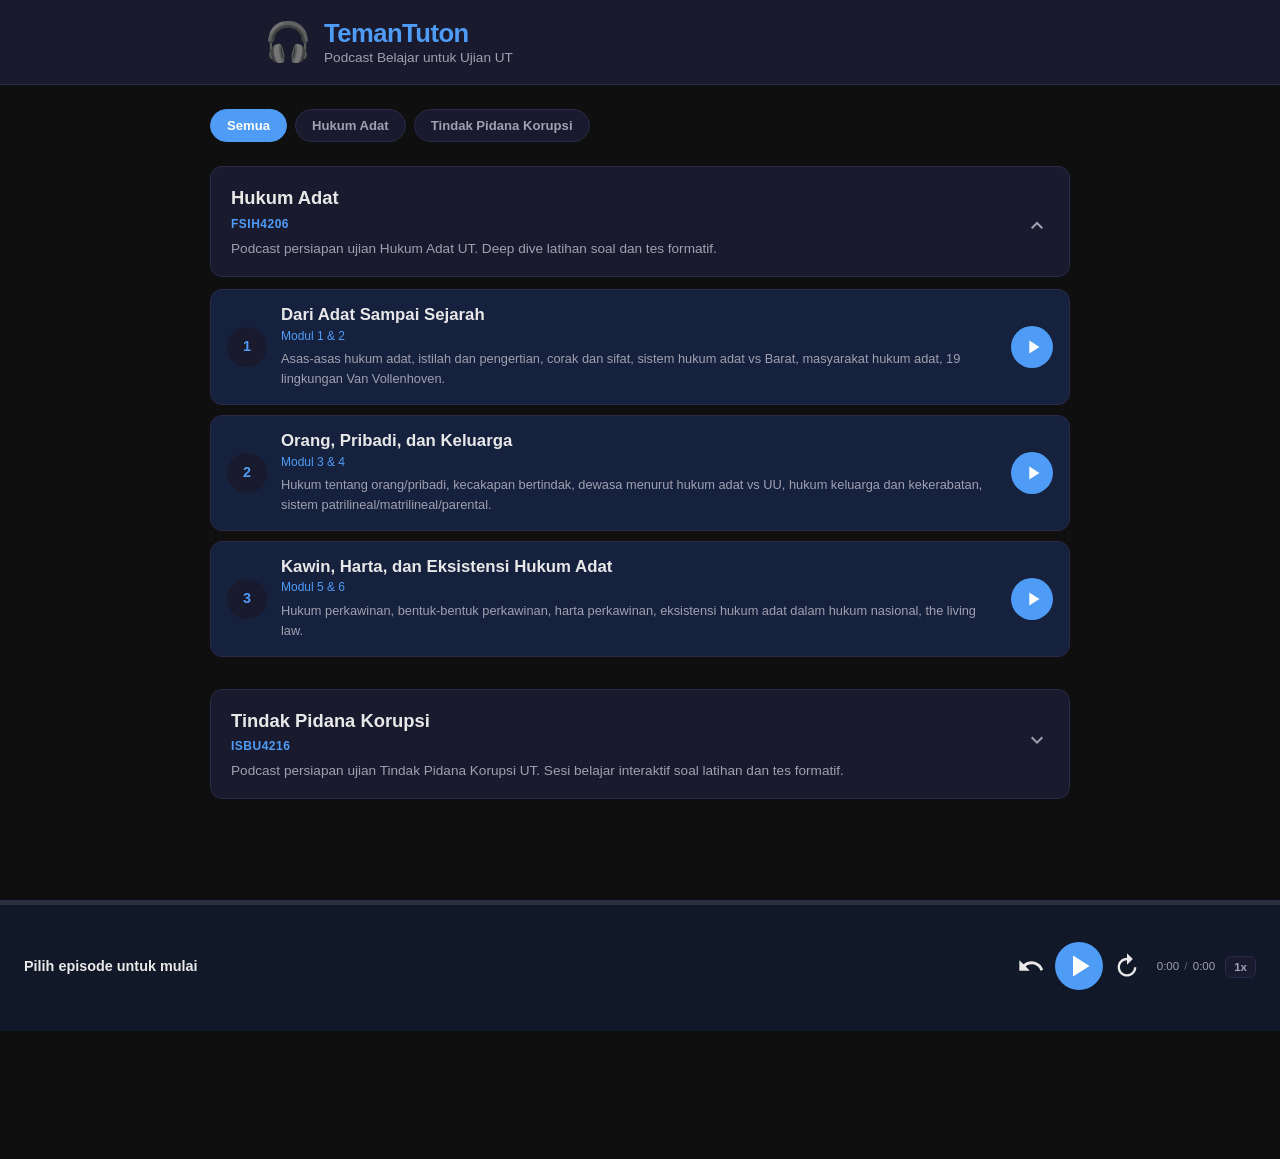
==== index.html @ 22604b9a "feat: add terms & privacy page + footer with AI disclosure and license links" ====
<!DOCTYPE html>
<html lang="id">
<head>
  <meta charset="UTF-8">
  <meta name="viewport" content="width=device-width, initial-scale=1.0, viewport-fit=cover">
  <meta name="apple-mobile-web-app-capable" content="yes">
  <meta name="apple-mobile-web-app-status-bar-style" content="black-translucent">
  <meta name="theme-color" content="#0f0f0f">
  <title>TemanTuton — Podcast Belajar untuk Ujian UT</title>
  <meta name="description" content="Podcast belajar untuk ujian Universitas Terbuka. Dengarkan kapan saja, bahkan di latar belakang.">
  <link rel="manifest" href="manifest.json">
  <link rel="icon" type="image/svg+xml" href="img/favicon.svg">
  <link rel="apple-touch-icon" href="img/icon-192.png">
  <link rel="stylesheet" href="css/style.css">
</head>
<body>
  <header class="site-header">
    <div class="header-inner">
      <div class="logo">
        <span class="logo-icon">🎧</span>
        <div class="logo-text">
          <h1>TemanTuton</h1>
          <p class="tagline">Podcast Belajar untuk Ujian UT</p>
        </div>
      </div>
    </div>
  </header>

  <main class="content" id="content">
    <!-- Rendered by JS -->
  </main>

  <!-- Bottom Player -->
  <div class="player" id="player" aria-hidden="true">
    <div class="player-progress" id="playerProgress">
      <div class="player-progress-bar" id="playerProgressBar"></div>
      <div class="player-progress-handle" id="playerProgressHandle"></div>
    </div>
    <div class="player-inner">
      <div class="player-info" id="playerInfo">
        <span class="player-series" id="playerSeries"></span>
        <span class="player-title" id="playerTitle">Pilih episode untuk mulai</span>
      </div>
      <div class="player-controls">
        <button class="player-btn" id="btnRewind" aria-label="Mundur 15 detik" title="Mundur 15 detik">
          <svg viewBox="0 0 24 24" width="28" height="28"><path d="M12.5 8c-2.65 0-5.05.99-6.9 2.6L2 7v9h9l-3.62-3.62c1.39-1.19 3.16-1.88 5.12-1.88 3.54 0 6.55 2.31 7.6 5.5l2.37-.78C21.08 11.03 17.15 8 12.5 8z" fill="currentColor"/></svg>
        </button>
        <button class="player-btn player-btn-play" id="btnPlay" aria-label="Putar" title="Putar">
          <svg viewBox="0 0 24 24" width="36" height="36"><path d="M8 5v14l11-7z" fill="currentColor"/></svg>
        </button>
        <button class="player-btn" id="btnForward" aria-label="Maju 15 detik" title="Maju 15 detik">
          <svg viewBox="0 0 24 24" width="28" height="28"><path d="M18 13c0 3.31-2.69 6-6 6s-6-2.69-6-6 2.69-6 6-6v4l5-5-5-5v4c-4.42 0-8 3.58-8 8s3.58 8 8 8 8-3.58 8-8h-2z" fill="currentColor"/></svg>
        </button>
      </div>
      <div class="player-time">
        <span id="playerCurrentTime">0:00</span>
        <span class="time-separator">/</span>
        <span id="playerDuration">0:00</span>
      </div>
      <div class="player-speed">
        <button class="speed-btn" id="btnSpeed" aria-label="Kecepatan putar" title="Kecepatan putar">1x</button>
      </div>
    </div>
  </div>

  <audio id="audio" preload="none"></audio>

  <footer class="site-footer">
    <p>Podcast ini dibuat menggunakan AI. Konten mungkin tidak akurat — selalu cross-check dengan sumber resmi.</p>
    <p><a href="/ketentuan.html">Ketentuan & Privasi</a> · <a href="https://unlicense.org/" target="_blank" rel="noopener">Lisensi Unlicense</a> · <a href="https://github.com/krismyid/temantuton-podcast" target="_blank" rel="noopener">GitHub</a></p>
  </footer>

  <script src="js/app.js"></script>
</body>
</html>
---- css/style.css ----
/* ===== CSS Variables ===== */
:root {
  --bg-primary: #0f0f0f;
  --bg-secondary: #1a1a2e;
  --bg-card: #16213e;
  --bg-card-hover: #1c2a4a;
  --text-primary: #e8e8e8;
  --text-secondary: #a0a0b0;
  --accent: #4f9cf7;
  --accent-hover: #6bb1ff;
  --accent-glow: rgba(79, 156, 247, 0.25);
  --playing: #4f9cf7;
  --border: #2a2a4a;
  --player-bg: #111827;
  --danger: #ef4444;
  --radius: 12px;
  --radius-sm: 8px;
  --player-height: 64px;
  --player-height-expanded: 130px;
}

/* ===== Reset ===== */
*, *::before, *::after { box-sizing: border-box; margin: 0; padding: 0; }

html {
  font-size: 16px;
  -webkit-text-size-adjust: 100%;
  scroll-behavior: smooth;
}

body {
  font-family: -apple-system, BlinkMacSystemFont, 'Segoe UI', Roboto, 'Helvetica Neue', Arial, sans-serif;
  background: var(--bg-primary);
  color: var(--text-primary);
  line-height: 1.6;
  min-height: 100vh;
  padding-bottom: calc(var(--player-height-expanded) + 16px);
  -webkit-font-smoothing: antialiased;
}

/* ===== Header ===== */
.site-header {
  background: var(--bg-secondary);
  border-bottom: 1px solid var(--border);
  position: sticky;
  top: 0;
  z-index: 100;
  backdrop-filter: blur(12px);
  -webkit-backdrop-filter: blur(12px);
}

.header-inner {
  max-width: 800px;
  margin: 0 auto;
  padding: 16px 20px;
  display: flex;
  align-items: center;
  justify-content: space-between;
}

.logo {
  display: flex;
  align-items: center;
  gap: 12px;
}

.logo-icon {
  font-size: 2rem;
  line-height: 1;
}

.logo-text h1 {
  font-size: 1.4rem;
  font-weight: 700;
  color: var(--accent);
  letter-spacing: -0.5px;
  line-height: 1.2;
}

.tagline {
  font-size: 0.8rem;
  color: var(--text-secondary);
  line-height: 1.3;
}

/* ===== Content ===== */
.content {
  max-width: 800px;
  margin: 0 auto;
  padding: 20px 16px;
}

/* ===== Filter Bar ===== */
.filter-bar {
  display: flex;
  gap: 8px;
  overflow-x: auto;
  padding: 0 0 16px 0;
  margin-bottom: 8px;
  -webkit-overflow-scrolling: touch;
  scrollbar-width: none;
}

.filter-bar::-webkit-scrollbar {
  display: none;
}

.filter-pill {
  background: var(--bg-secondary);
  border: 1px solid var(--border);
  color: var(--text-secondary);
  padding: 8px 16px;
  border-radius: 20px;
  font-size: 0.82rem;
  font-weight: 600;
  cursor: pointer;
  white-space: nowrap;
  transition: all 0.2s;
  -webkit-tap-highlight-color: transparent;
  flex-shrink: 0;
}

.filter-pill:hover {
  border-color: var(--accent);
  color: var(--text-primary);
}

.filter-pill.active {
  background: var(--accent);
  border-color: var(--accent);
  color: #fff;
}

/* ===== Continue Listening ===== */
.continue-section {
  margin-bottom: 24px;
}

.continue-label {
  font-size: 0.95rem;
  font-weight: 700;
  color: var(--text-primary);
  margin-bottom: 12px;
  display: flex;
  align-items: center;
  gap: 8px;
}

.continue-label::before {
  content: '▶';
  font-size: 0.7rem;
  color: var(--accent);
}

.continue-cards {
  display: flex;
  gap: 10px;
  overflow-x: auto;
  padding-bottom: 4px;
  -webkit-overflow-scrolling: touch;
  scrollbar-width: none;
}

.continue-cards::-webkit-scrollbar {
  display: none;
}

.continue-card {
  background: linear-gradient(135deg, var(--bg-card) 0%, rgba(79, 156, 247, 0.12) 100%);
  border: 1px solid var(--accent-glow);
  border-radius: var(--radius);
  padding: 14px 16px;
  min-width: 260px;
  max-width: 300px;
  cursor: pointer;
  transition: all 0.2s;
  display: flex;
  align-items: center;
  gap: 12px;
  flex-shrink: 0;
  -webkit-tap-highlight-color: transparent;
}

.continue-card:hover {
  border-color: var(--accent);
  transform: translateY(-1px);
}

.continue-info {
  flex: 1;
  min-width: 0;
}

.continue-series {
  font-size: 0.68rem;
  color: var(--accent);
  font-weight: 600;
  text-transform: uppercase;
  letter-spacing: 0.3px;
  margin-bottom: 2px;
}

.continue-title {
  font-size: 0.88rem;
  font-weight: 600;
  color: var(--text-primary);
  overflow: hidden;
  text-overflow: ellipsis;
  white-space: nowrap;
  margin-bottom: 3px;
}

.continue-meta {
  font-size: 0.72rem;
  color: var(--text-secondary);
  margin-bottom: 8px;
}

.continue-progress-bar {
  height: 4px;
  background: rgba(255, 255, 255, 0.1);
  border-radius: 2px;
  overflow: hidden;
}

.continue-progress-fill {
  height: 100%;
  background: var(--accent);
  border-radius: 2px;
  transition: width 0.3s;
}

.continue-play {
  flex-shrink: 0;
}

.continue-play-btn {
  width: 38px;
  height: 38px;
}

/* ===== Episode Progress Bar (on cards) ===== */
.ep-progress-bar {
  height: 3px;
  background: rgba(255, 255, 255, 0.08);
  border-radius: 2px;
  margin-top: 6px;
  overflow: hidden;
}

.ep-progress-fill {
  height: 100%;
  background: var(--accent);
  border-radius: 2px;
  transition: width 0.3s;
}

.episode-card.completed .ep-number {
  background: #1b4332;
  color: #52b788;
}

/* ===== Hidden by filter ===== */
.series-section.filtered-out {
  display: none;
}

/* ===== Series Section ===== */
.series-section {
  margin-bottom: 32px;
}

.series-header {
  background: var(--bg-secondary);
  border: 1px solid var(--border);
  border-radius: var(--radius);
  padding: 16px 20px;
  margin-bottom: 12px;
  cursor: pointer;
  display: flex;
  align-items: center;
  justify-content: space-between;
  transition: border-color 0.2s;
  -webkit-tap-highlight-color: transparent;
}

.series-header:hover {
  border-color: var(--accent);
}

.series-header-left {
  flex: 1;
  min-width: 0;
}

.series-title {
  font-size: 1.15rem;
  font-weight: 700;
  color: var(--text-primary);
  margin-bottom: 2px;
}

.series-code {
  font-size: 0.75rem;
  color: var(--accent);
  font-weight: 600;
  text-transform: uppercase;
  letter-spacing: 0.5px;
}

.series-desc {
  font-size: 0.85rem;
  color: var(--text-secondary);
  margin-top: 4px;
}

.series-chevron {
  color: var(--text-secondary);
  transition: transform 0.3s;
  flex-shrink: 0;
  margin-left: 12px;
}

.series-chevron.open {
  transform: rotate(180deg);
}

.series-episodes {
  display: grid;
  gap: 10px;
  overflow: hidden;
  transition: max-height 0.4s ease, opacity 0.3s ease;
}

.series-episodes.collapsed {
  max-height: 0;
  opacity: 0;
  pointer-events: none;
}

/* ===== Episode Card ===== */
.episode-card {
  background: var(--bg-card);
  border: 1px solid var(--border);
  border-radius: var(--radius);
  padding: 14px 16px;
  display: flex;
  align-items: center;
  gap: 14px;
  cursor: pointer;
  transition: all 0.2s;
  -webkit-tap-highlight-color: transparent;
  position: relative;
}

.episode-card:hover {
  background: var(--bg-card-hover);
  border-color: var(--accent);
}

.episode-card.playing {
  border-color: var(--playing);
  box-shadow: 0 0 16px var(--accent-glow);
}

.episode-card.playing .ep-number {
  background: var(--playing);
  color: #fff;
}

.ep-number {
  width: 40px;
  height: 40px;
  border-radius: 50%;
  background: var(--bg-secondary);
  color: var(--accent);
  display: flex;
  align-items: center;
  justify-content: center;
  font-weight: 700;
  font-size: 0.9rem;
  flex-shrink: 0;
  transition: all 0.2s;
}

.ep-content {
  flex: 1;
  min-width: 0;
}

.ep-title {
  font-size: 0.95rem;
  font-weight: 600;
  color: var(--text-primary);
  line-height: 1.3;
  overflow: hidden;
  text-overflow: ellipsis;
  white-space: nowrap;
}

.ep-subtitle {
  font-size: 0.75rem;
  color: var(--accent);
  font-weight: 500;
  margin-top: 1px;
}

.ep-desc {
  font-size: 0.8rem;
  color: var(--text-secondary);
  margin-top: 3px;
  display: -webkit-box;
  -webkit-line-clamp: 2;
  -webkit-box-orient: vertical;
  overflow: hidden;
}

.ep-play-btn {
  width: 42px;
  height: 42px;
  border-radius: 50%;
  background: var(--accent);
  color: #fff;
  border: none;
  display: flex;
  align-items: center;
  justify-content: center;
  flex-shrink: 0;
  cursor: pointer;
  transition: all 0.2s;
}

.ep-play-btn:hover {
  background: var(--accent-hover);
  transform: scale(1.08);
}

.ep-play-btn svg {
  fill: currentColor;
  margin-left: 2px;
}

/* Playing animation on card */
.ep-playing-indicator {
  display: none;
  align-items: center;
  gap: 2px;
  height: 16px;
}

.episode-card.playing .ep-playing-indicator {
  display: flex;
}

.episode-card.playing .ep-number-text {
  display: none;
}

.bar {
  width: 3px;
  height: 100%;
  background: #fff;
  border-radius: 2px;
  animation: barBounce 0.8s ease-in-out infinite;
}

.bar:nth-child(2) { animation-delay: 0.15s; }
.bar:nth-child(3) { animation-delay: 0.3s; }

@keyframes barBounce {
  0%, 100% { height: 4px; }
  50% { height: 14px; }
}

/* Paused state */
.episode-card.paused .bar {
  animation-play-state: paused;
}

/* ===== Bottom Player ===== */
.player {
  position: fixed;
  bottom: 0;
  left: 0;
  right: 0;
  background: var(--player-bg);
  border-top: 1px solid var(--border);
  z-index: 9999;
  transform: translateY(100%);
  transition: transform 0.35s cubic-bezier(0.4, 0, 0.2, 1);
  padding-bottom: env(safe-area-inset-bottom, 0);
}

.player.visible {
  transform: translateY(0);
}

.player-progress {
  position: absolute;
  top: 0;
  left: 0;
  right: 0;
  height: 4px;
  background: rgba(255,255,255,0.1);
  cursor: pointer;
  z-index: 10;
}

.player-progress-bar {
  height: 100%;
  background: var(--accent);
  width: 0%;
  transition: width 0.3s linear;
  border-radius: 0 2px 2px 0;
}

.player-progress-handle {
  position: absolute;
  top: 50%;
  left: 0%;
  width: 14px;
  height: 14px;
  background: var(--accent);
  border-radius: 50%;
  transform: translate(-50%, -50%);
  opacity: 0;
  transition: opacity 0.2s;
  z-index: 11;
  pointer-events: none;
}

.player-progress:hover .player-progress-handle,
.player-progress:active .player-progress-handle {
  opacity: 1;
}

.player-progress:active .player-progress-bar {
  background: var(--accent-hover);
}

.player-inner {
  display: flex;
  align-items: center;
  padding: 10px 16px;
  gap: 10px;
  height: var(--player-height-expanded);
}

.player-info {
  flex: 1;
  min-width: 0;
  display: flex;
  flex-direction: column;
  gap: 1px;
}

.player-series {
  font-size: 0.7rem;
  color: var(--accent);
  font-weight: 600;
  text-transform: uppercase;
  letter-spacing: 0.3px;
  overflow: hidden;
  text-overflow: ellipsis;
  white-space: nowrap;
}

.player-title {
  font-size: 0.9rem;
  font-weight: 600;
  color: var(--text-primary);
  overflow: hidden;
  text-overflow: ellipsis;
  white-space: nowrap;
}

.player-controls {
  display: flex;
  align-items: center;
  gap: 4px;
  flex-shrink: 0;
}

.player-btn {
  background: none;
  border: none;
  color: var(--text-primary);
  cursor: pointer;
  padding: 6px;
  border-radius: 50%;
  display: flex;
  align-items: center;
  justify-content: center;
  transition: all 0.15s;
  -webkit-tap-highlight-color: transparent;
}

.player-btn:hover {
  color: var(--accent-hover);
}

.player-btn:active {
  transform: scale(0.92);
}

.player-btn-play {
  background: var(--accent);
  color: #fff;
  width: 48px;
  height: 48px;
  border-radius: 50%;
}

.player-btn-play:hover {
  background: var(--accent-hover);
  color: #fff;
}

.player-time {
  font-size: 0.72rem;
  color: var(--text-secondary);
  font-variant-numeric: tabular-nums;
  white-space: nowrap;
  flex-shrink: 0;
  display: none;
}

.time-separator {
  margin: 0 2px;
  opacity: 0.5;
}

.speed-btn {
  background: var(--bg-secondary);
  border: 1px solid var(--border);
  color: var(--text-secondary);
  font-size: 0.72rem;
  font-weight: 700;
  padding: 4px 8px;
  border-radius: 6px;
  cursor: pointer;
  transition: all 0.15s;
  white-space: nowrap;
  -webkit-tap-highlight-color: transparent;
}

.speed-btn:hover {
  background: var(--bg-card);
  color: var(--accent);
  border-color: var(--accent);
}

/* ===== Responsive ===== */
@media (min-width: 480px) {
  .player-time {
    display: block;
  }
}

@media (min-width: 768px) {
  .header-inner {
    padding: 18px 24px;
  }

  .content {
    padding: 24px 20px;
  }

  .logo-icon {
    font-size: 2.4rem;
  }

  .logo-text h1 {
    font-size: 1.6rem;
  }

  .tagline {
    font-size: 0.85rem;
  }

  .ep-title {
    font-size: 1.05rem;
  }

  .ep-desc {
    -webkit-line-clamp: 3;
  }

  .player-inner {
    padding: 10px 24px;
  }
}

@media (min-width: 1024px) {
  .content {
    max-width: 900px;
  }
}

/* ===== Loading State ===== */
.loading-spinner {
  display: flex;
  justify-content: center;
  padding: 40px 0;
}

.loading-spinner::after {
  content: '';
  width: 32px;
  height: 32px;
  border: 3px solid var(--border);
  border-top-color: var(--accent);
  border-radius: 50%;
  animation: spin 0.8s linear infinite;
}

@keyframes spin {
  to { transform: rotate(360deg); }
}

/* ===== Scrollbar ===== */
::-webkit-scrollbar {
  width: 6px;
}

::-webkit-scrollbar-track {
  background: var(--bg-primary);
}

::-webkit-scrollbar-thumb {
  background: var(--border);
  border-radius: 3px;
}

::-webkit-scrollbar-thumb:hover {
  background: var(--text-secondary);
}

/* ===== Selection ===== */
::selection {
  background: var(--accent);
  color: #fff;
}

/* ===== Footer ===== */
.site-footer {
  max-width: 800px;
  margin: 48px auto 0;
  padding: 20px 16px 32px;
  border-top: 1px solid var(--border);
  text-align: center;
}

.site-footer p {
  font-size: 0.78rem;
  color: var(--text-secondary);
  margin-bottom: 4px;
  line-height: 1.5;
}

.site-footer a {
  color: var(--accent);
  text-decoration: none;
}

.site-footer a:hover {
  text-decoration: underline;
}
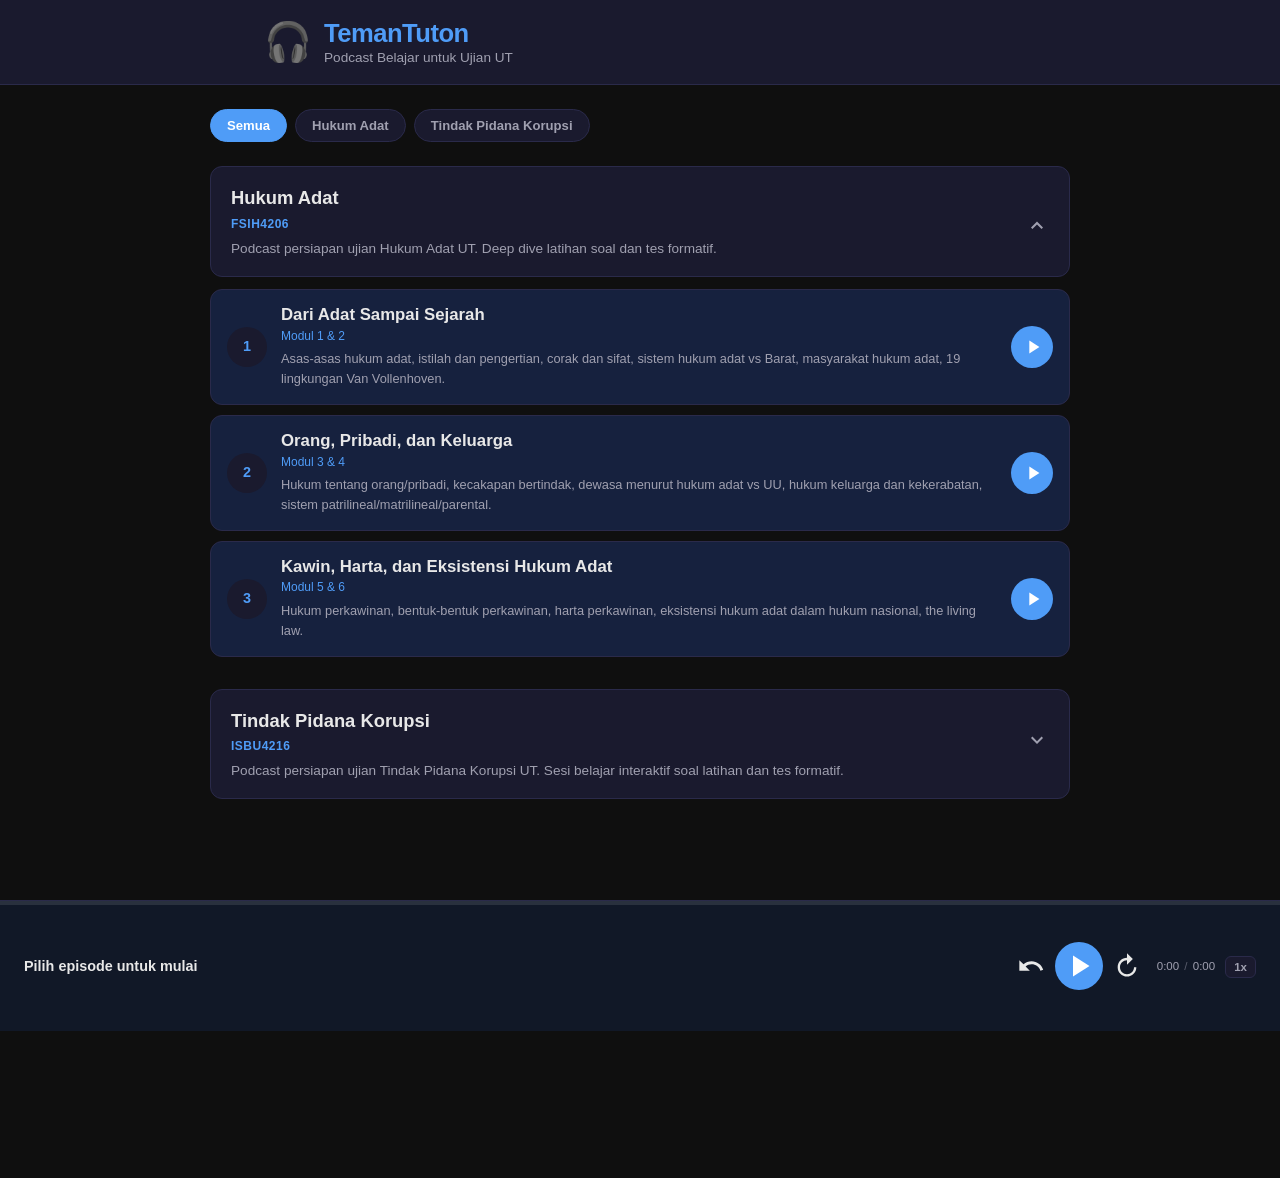
==== commit 41d536cc: "feat: update privacy policy for Google Analytics usage" ====
--- a/index.html
+++ b/index.html
@@ -66,7 +66,7 @@
   <audio id="audio" preload="none"></audio>
 
   <footer class="site-footer">
-    <p>Podcast ini dibuat menggunakan AI. Konten mungkin tidak akurat — selalu cross-check dengan sumber resmi.</p>
+    <p>Podcast ini dibuat menggunakan AI. Konten mungkin tidak akurat — selalu cross-check dengan sumber resmi. Situs ini menggunakan <a href="/ketentuan.html">Google Analytics</a>.</p>
     <p><a href="/ketentuan.html">Ketentuan & Privasi</a> · <a href="https://unlicense.org/" target="_blank" rel="noopener">Lisensi Unlicense</a> · <a href="https://github.com/krismyid/temantuton-podcast" target="_blank" rel="noopener">GitHub</a></p>
   </footer>
 
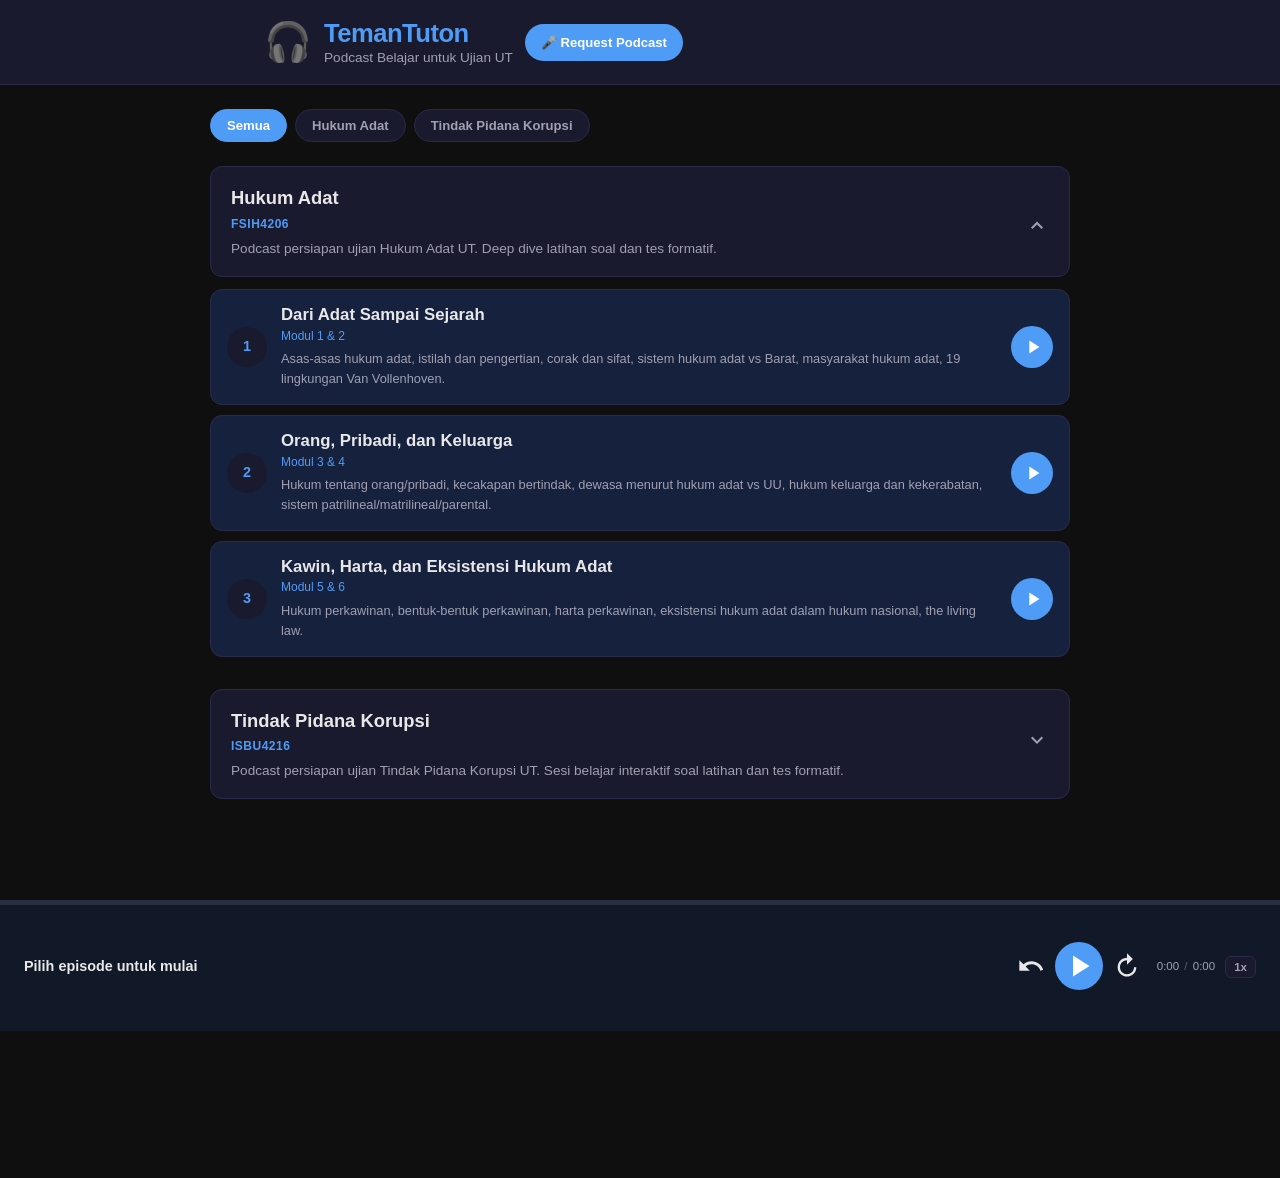
==== commit a326837f: "feat: add Request Podcast button linking to Formbricks survey Ultraworked with [Sisyphus](https://gi" ====
--- a/index.html
+++ b/index.html
@@ -11,6 +11,13 @@
   <link rel="manifest" href="manifest.json">
   <link rel="icon" type="image/svg+xml" href="img/favicon.svg">
   <link rel="apple-touch-icon" href="img/icon-192.png">
+  <script async src="https://www.googletagmanager.com/gtag/js?id=G-CPQVNWG23F"></script>
+  <script>
+    window.dataLayer = window.dataLayer || [];
+    function gtag(){dataLayer.push(arguments);}
+    gtag('js', new Date());
+    gtag('config', 'G-CPQVNWG23F');
+  </script>
   <link rel="stylesheet" href="css/style.css">
 </head>
 <body>
@@ -22,6 +29,7 @@
           <h1>TemanTuton</h1>
           <p class="tagline">Podcast Belajar untuk Ujian UT</p>
         </div>
+<a href="https://app.formbricks.com/s/cmqdpmv827dup01xjh6lap4a8" target="_blank" rel="noopener" class="request-btn">🎤 Request Podcast</a>
       </div>
     </div>
   </header>
--- a/css/style.css
+++ b/css/style.css
@@ -83,6 +83,29 @@
   line-height: 1.3;
 }
 
+/* ===== Request Podcast Button ===== */
+.request-btn {
+  background: var(--accent);
+  color: #fff;
+  border: none;
+  padding: 8px 16px;
+  border-radius: 20px;
+  font-size: 0.82rem;
+  font-weight: 600;
+  text-decoration: none;
+  white-space: nowrap;
+  transition: all 0.2s;
+  -webkit-tap-highlight-color: transparent;
+  flex-shrink: 0;
+}
+
+.request-btn:hover {
+  background: var(--accent-hover);
+  transform: translateY(-1px);
+  color: #fff;
+  text-decoration: none;
+}
+
 /* ===== Content ===== */
 .content {
   max-width: 800px;
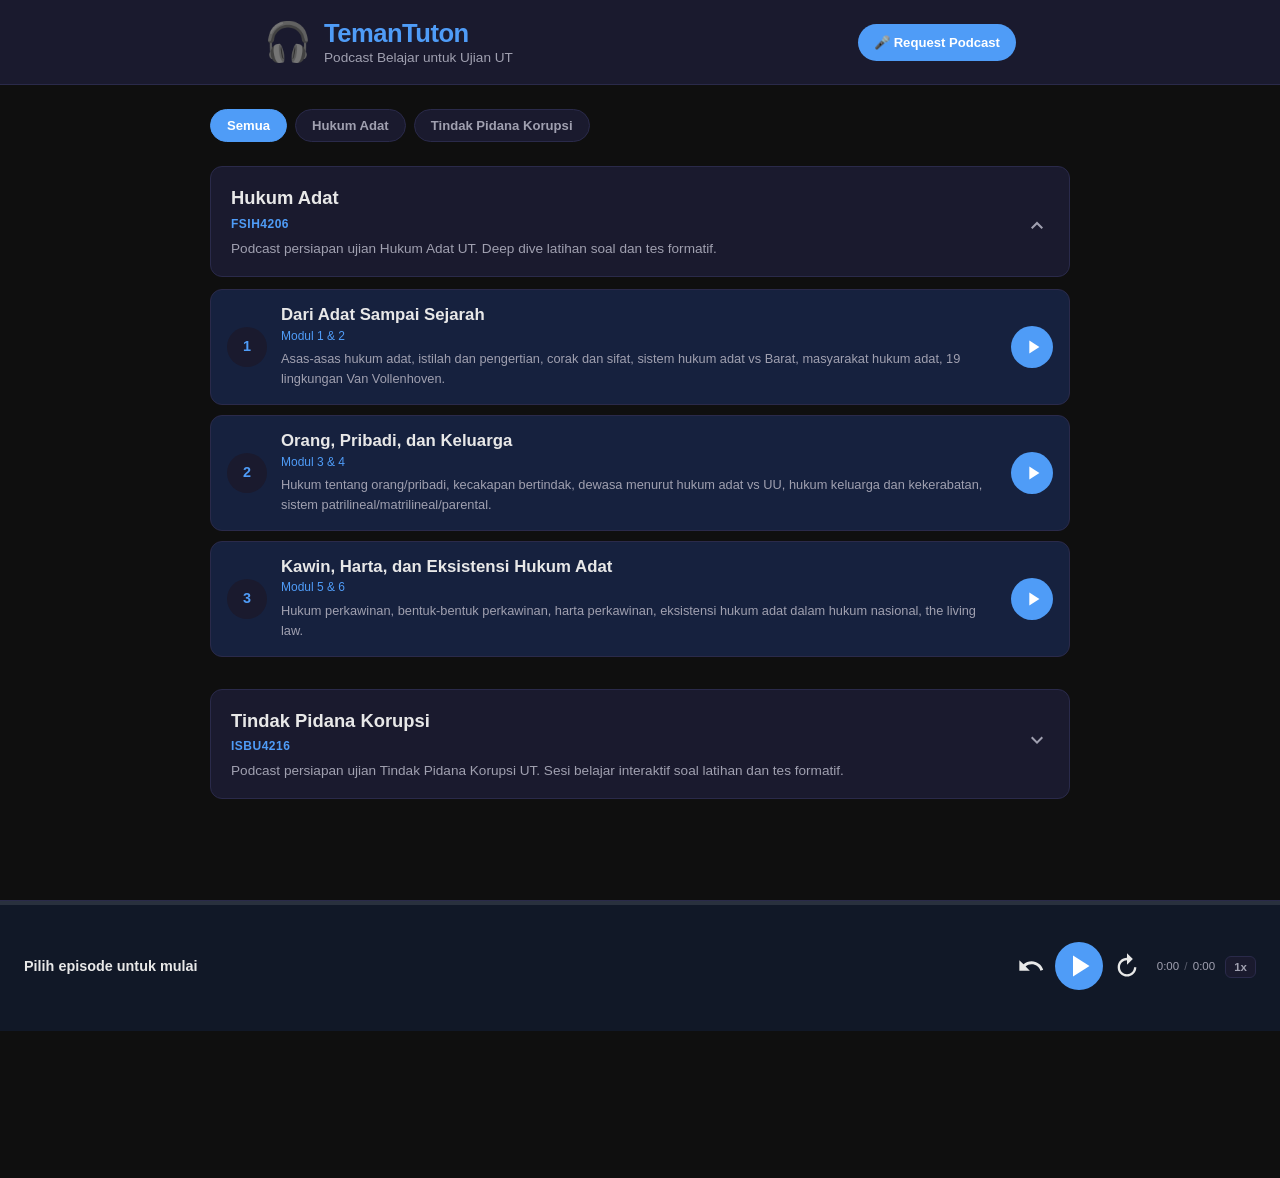
==== commit 348b84d0: "fix: move Request Podcast button to navbar right side Ultraworked with [Sisyphus](https://github.com" ====
--- a/index.html
+++ b/index.html
@@ -29,8 +29,8 @@
           <h1>TemanTuton</h1>
           <p class="tagline">Podcast Belajar untuk Ujian UT</p>
         </div>
-<a href="https://app.formbricks.com/s/cmqdpmv827dup01xjh6lap4a8" target="_blank" rel="noopener" class="request-btn">🎤 Request Podcast</a>
       </div>
+      <a href="https://app.formbricks.com/s/cmqdpmv827dup01xjh6lap4a8" target="_blank" rel="noopener" class="request-btn">🎤 Request Podcast</a>
     </div>
   </header>
 
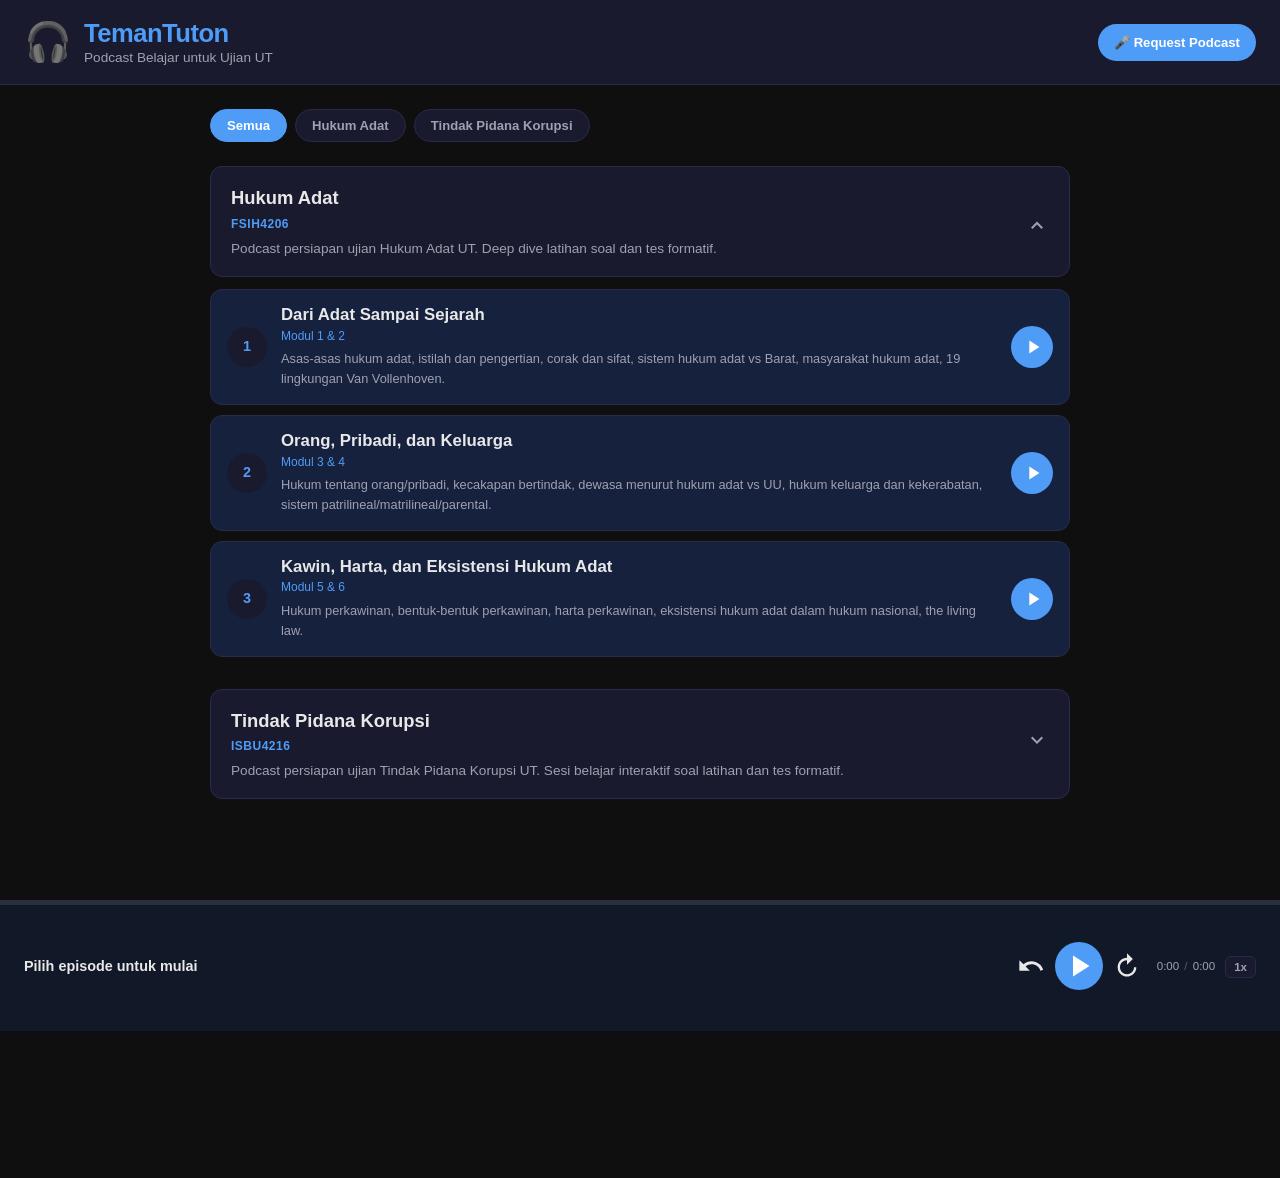
==== commit f719cc0b: "feat: add OG and Twitter Card metadata for WhatsApp/social sharing Ultraworked with [Sisyphus](https" ====
--- a/index.html
+++ b/index.html
@@ -8,6 +8,24 @@
   <meta name="theme-color" content="#0f0f0f">
   <title>TemanTuton — Podcast Belajar untuk Ujian UT</title>
   <meta name="description" content="Podcast belajar untuk ujian Universitas Terbuka. Dengarkan kapan saja, bahkan di latar belakang.">
+
+  <!-- Open Graph -->
+  <meta property="og:type" content="website">
+  <meta property="og:title" content="TemanTuton — Podcast Belajar untuk Ujian UT">
+  <meta property="og:description" content="Podcast belajar untuk ujian Universitas Terbuka. Dengarkan kapan saja, bahkan di latar belakang.">
+  <meta property="og:url" content="https://temantuton.kris.my.id/">
+  <meta property="og:image" content="https://temantuton.kris.my.id/img/icon-512.png">
+  <meta property="og:image:width" content="512">
+  <meta property="og:image:height" content="512">
+  <meta property="og:site_name" content="TemanTuton">
+  <meta property="og:locale" content="id_ID">
+
+  <!-- Twitter Card -->
+  <meta name="twitter:card" content="summary">
+  <meta name="twitter:title" content="TemanTuton — Podcast Belajar untuk Ujian UT">
+  <meta name="twitter:description" content="Podcast belajar untuk ujian Universitas Terbuka. Dengarkan kapan saja, bahkan di latar belakang.">
+  <meta name="twitter:image" content="https://temantuton.kris.my.id/img/icon-512.png">
+
   <link rel="manifest" href="manifest.json">
   <link rel="icon" type="image/svg+xml" href="img/favicon.svg">
   <link rel="apple-touch-icon" href="img/icon-192.png">
--- a/css/style.css
+++ b/css/style.css
@@ -50,9 +50,10 @@
 }
 
 .header-inner {
-  max-width: 800px;
-  margin: 0 auto;
-  padding: 16px 20px;
+  width: 100%;
+  max-width: 100%;
+  margin: 0;
+  padding: 16px 24px;
   display: flex;
   align-items: center;
   justify-content: space-between;
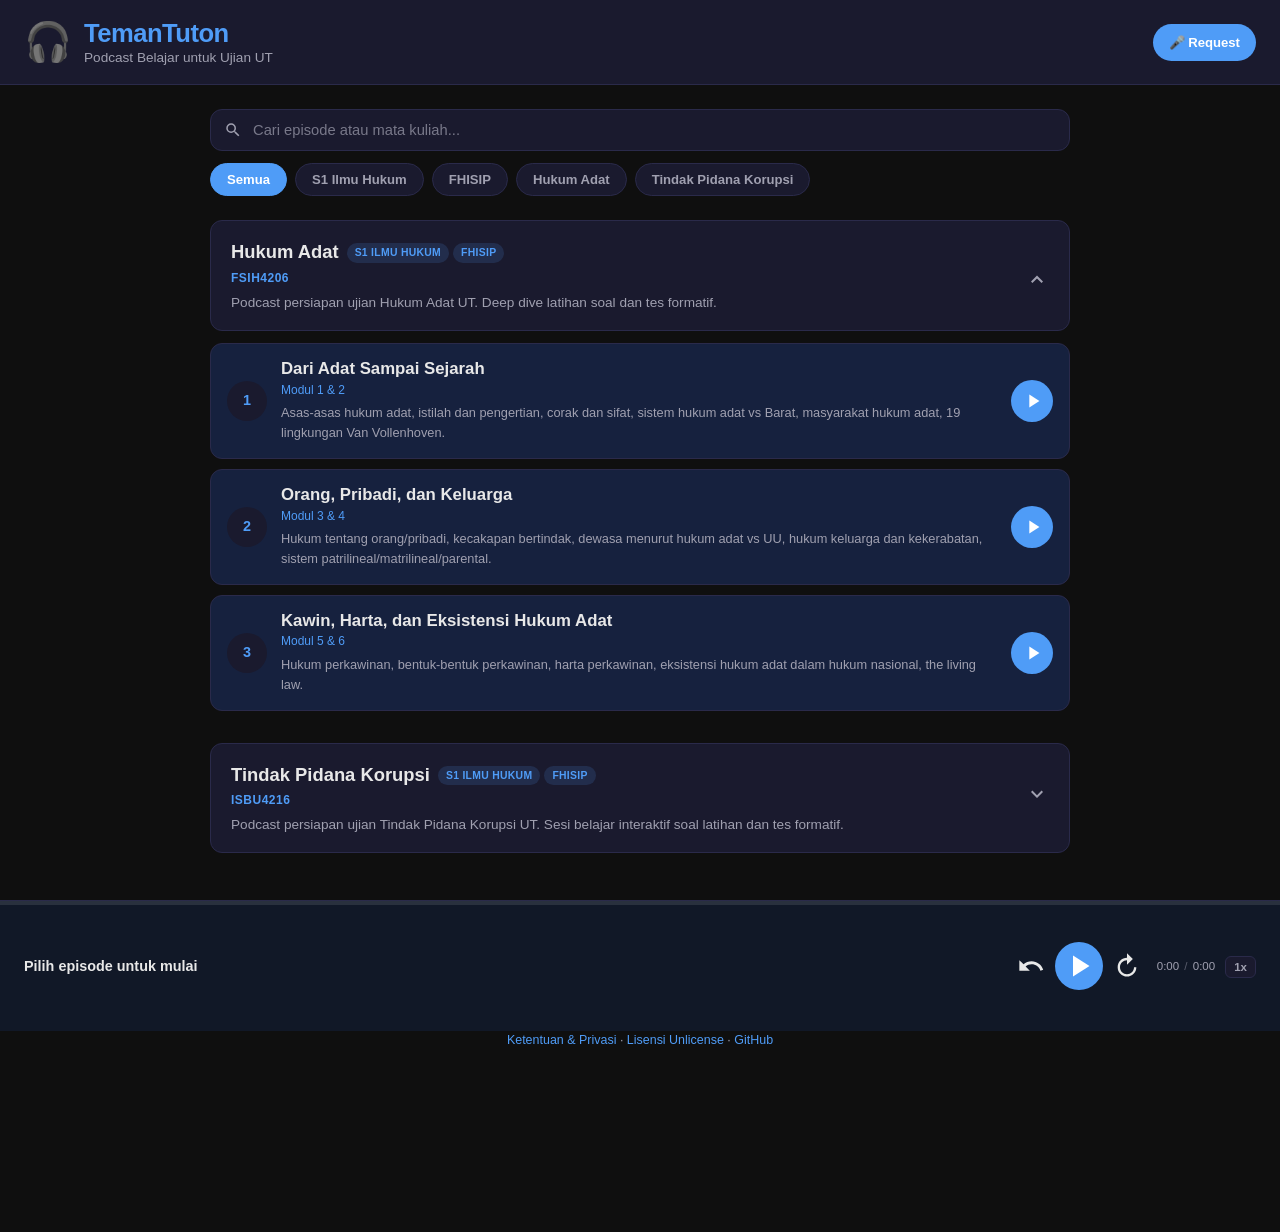
==== commit 0e83227b: "fix: shorten Request Podcast button to Request" ====
--- a/index.html
+++ b/index.html
@@ -48,7 +48,7 @@
           <p class="tagline">Podcast Belajar untuk Ujian UT</p>
         </div>
       </div>
-      <a href="https://app.formbricks.com/s/cmqdpmv827dup01xjh6lap4a8" target="_blank" rel="noopener" class="request-btn">🎤 Request Podcast</a>
+      <a href="https://app.formbricks.com/s/cmqdpmv827dup01xjh6lap4a8" target="_blank" rel="noopener" class="request-btn">🎤 Request</a>
     </div>
   </header>
 
--- a/css/style.css
+++ b/css/style.css
@@ -26,6 +26,7 @@
   font-size: 16px;
   -webkit-text-size-adjust: 100%;
   scroll-behavior: smooth;
+  overflow-x: hidden;
 }
 
 body {
@@ -36,6 +37,8 @@
   min-height: 100vh;
   padding-bottom: calc(var(--player-height-expanded) + 16px);
   -webkit-font-smoothing: antialiased;
+  overflow-x: hidden;
+  overflow-wrap: break-word;
 }
 
 /* ===== Header ===== */
@@ -57,12 +60,15 @@
   display: flex;
   align-items: center;
   justify-content: space-between;
+  overflow: hidden;
 }
 
 .logo {
   display: flex;
   align-items: center;
   gap: 12px;
+  min-width: 0;
+  overflow: hidden;
 }
 
 .logo-icon {
@@ -112,6 +118,117 @@
   max-width: 800px;
   margin: 0 auto;
   padding: 20px 16px;
+  overflow-x: hidden;
+}
+
+/* ===== Search Bar ===== */
+.search-bar {
+  position: relative;
+  margin-bottom: 12px;
+}
+
+.search-icon {
+  position: absolute;
+  left: 14px;
+  top: 50%;
+  transform: translateY(-50%);
+  color: var(--text-secondary);
+  pointer-events: none;
+}
+
+.search-input {
+  width: 100%;
+  padding: 12px 40px 12px 42px;
+  border-radius: var(--radius);
+  border: 1px solid var(--border);
+  background: var(--bg-secondary);
+  color: var(--text-primary);
+  font-size: 0.92rem;
+  outline: none;
+  transition: border-color 0.2s, box-shadow 0.2s;
+}
+
+.search-input::placeholder {
+  color: var(--text-secondary);
+  opacity: 0.7;
+}
+
+.search-input:focus {
+  border-color: var(--accent);
+  box-shadow: 0 0 0 3px var(--accent-glow);
+}
+
+.search-clear {
+  position: absolute;
+  right: 10px;
+  top: 50%;
+  transform: translateY(-50%);
+  background: none;
+  border: none;
+  color: var(--text-secondary);
+  font-size: 1.3rem;
+  cursor: pointer;
+  padding: 0 6px;
+  line-height: 1;
+  border-radius: 50%;
+  transition: color 0.2s, background 0.2s;
+}
+
+.search-clear:hover {
+  color: var(--text-primary);
+  background: rgba(255, 255, 255, 0.1);
+}
+
+/* ===== Tag Filter Pills ===== */
+.filter-pill-tag {
+  background: rgba(79, 156, 247, 0.1);
+  border-color: rgba(79, 156, 247, 0.3);
+  color: var(--accent);
+}
+
+.filter-pill-tag:hover {
+  border-color: var(--accent);
+  color: #fff;
+}
+
+.filter-pill-tag.active {
+  background: var(--accent);
+  border-color: var(--accent);
+  color: #fff;
+}
+
+/* ===== Series Tags ===== */
+.series-title-row {
+  display: flex;
+  align-items: center;
+  gap: 8px;
+  flex-wrap: wrap;
+}
+
+.series-tags {
+  display: flex;
+  gap: 4px;
+  flex-wrap: wrap;
+}
+
+.series-tag {
+  font-size: 0.65rem;
+  font-weight: 600;
+  padding: 2px 8px;
+  border-radius: 10px;
+  background: rgba(79, 156, 247, 0.15);
+  color: var(--accent);
+  cursor: pointer;
+  transition: background 0.2s, color 0.2s;
+  text-transform: uppercase;
+  letter-spacing: 0.3px;
+  white-space: nowrap;
+  line-height: 1.5;
+}
+
+.series-tag:hover {
+  background: var(--accent);
+  color: #fff;
 }
 
 /* ===== Filter Bar ===== */
@@ -306,6 +423,7 @@
   justify-content: space-between;
   transition: border-color 0.2s;
   -webkit-tap-highlight-color: transparent;
+  overflow: hidden;
 }
 
 .series-header:hover {
@@ -322,6 +440,8 @@
   font-weight: 700;
   color: var(--text-primary);
   margin-bottom: 2px;
+  min-width: 0;
+  overflow-wrap: break-word;
 }
 
 .series-code {
@@ -336,6 +456,7 @@
   font-size: 0.85rem;
   color: var(--text-secondary);
   margin-top: 4px;
+  overflow-wrap: break-word;
 }
 
 .series-chevron {
@@ -375,6 +496,7 @@
   transition: all 0.2s;
   -webkit-tap-highlight-color: transparent;
   position: relative;
+  overflow: hidden;
 }
 
 .episode-card:hover {
@@ -420,6 +542,7 @@
   overflow: hidden;
   text-overflow: ellipsis;
   white-space: nowrap;
+  min-width: 0;
 }
 
 .ep-subtitle {
@@ -437,6 +560,7 @@
   -webkit-line-clamp: 2;
   -webkit-box-orient: vertical;
   overflow: hidden;
+  overflow-wrap: break-word;
 }
 
 .ep-play-btn {
@@ -513,6 +637,7 @@
   transform: translateY(100%);
   transition: transform 0.35s cubic-bezier(0.4, 0, 0.2, 1);
   padding-bottom: env(safe-area-inset-bottom, 0);
+  overflow: hidden;
 }
 
 .player.visible {
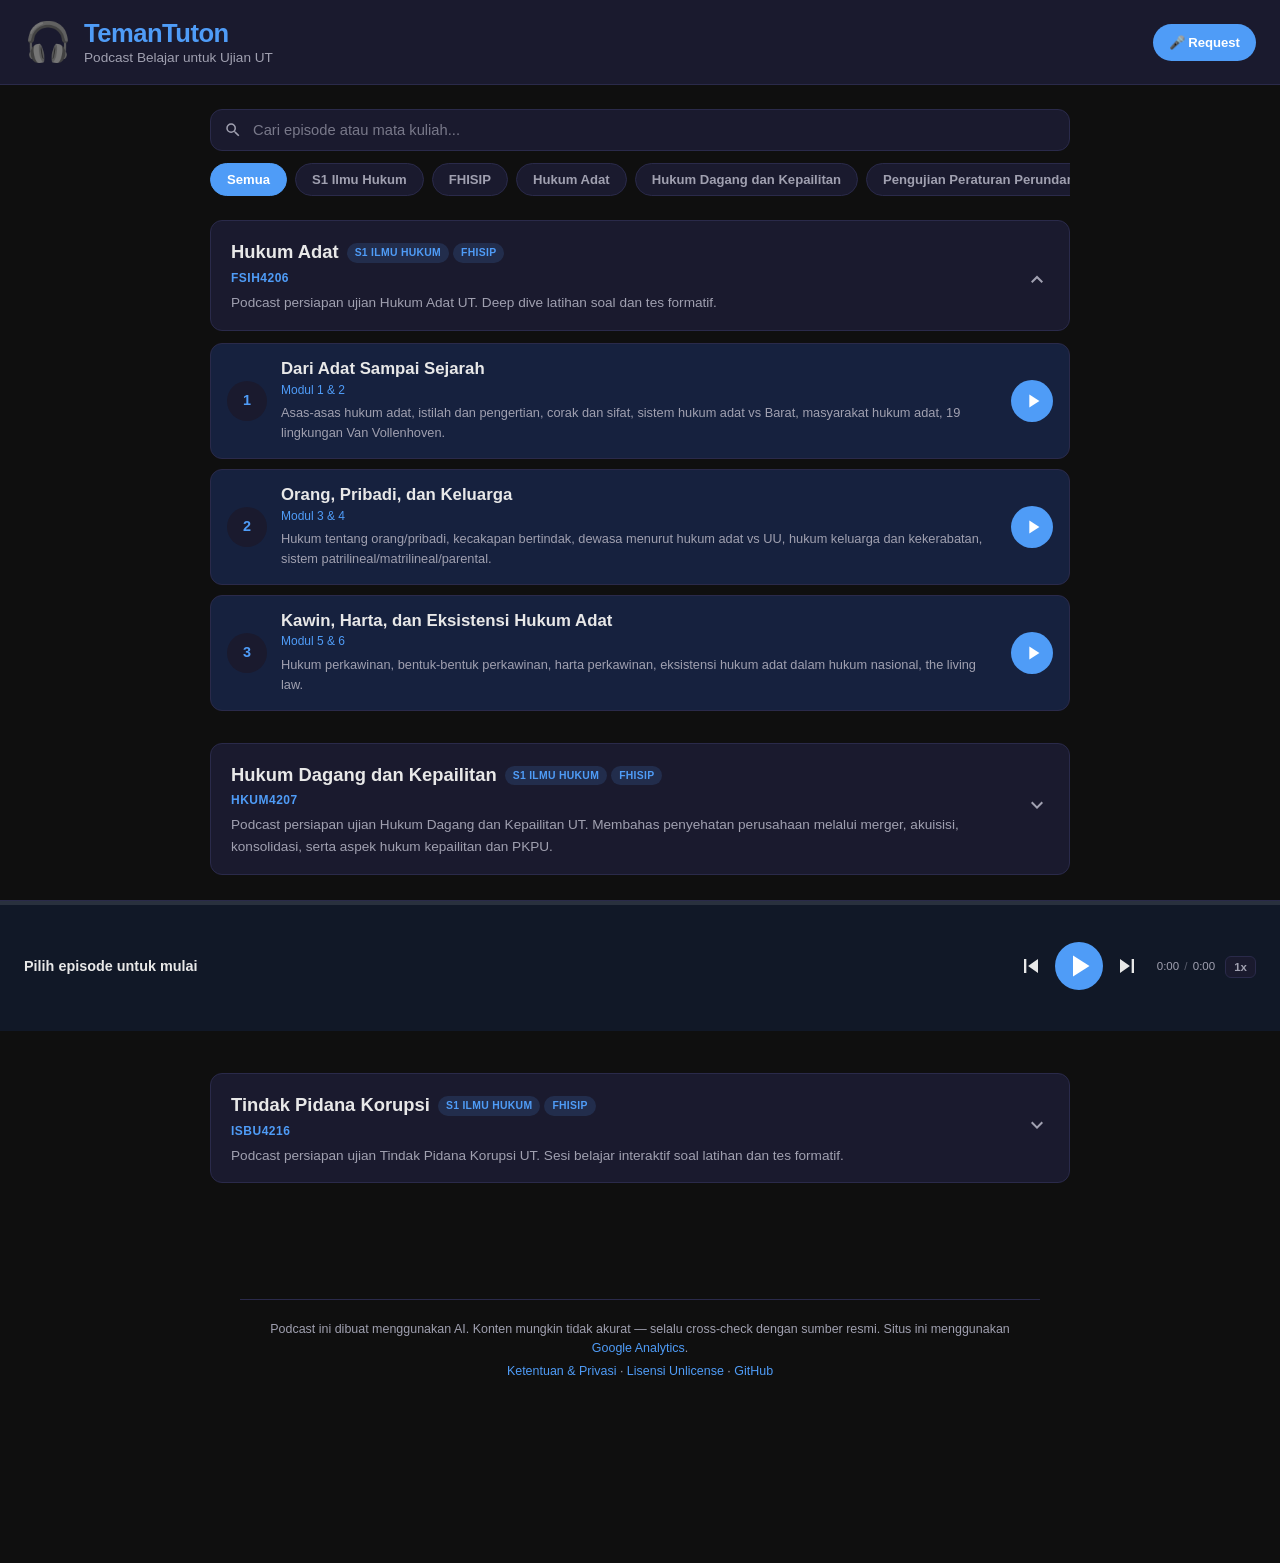
==== commit e4dc002c: "Replace rewind/forward with prev/next episode controls" ====
--- a/index.html
+++ b/index.html
@@ -68,14 +68,14 @@
         <span class="player-title" id="playerTitle">Pilih episode untuk mulai</span>
       </div>
       <div class="player-controls">
-        <button class="player-btn" id="btnRewind" aria-label="Mundur 15 detik" title="Mundur 15 detik">
-          <svg viewBox="0 0 24 24" width="28" height="28"><path d="M12.5 8c-2.65 0-5.05.99-6.9 2.6L2 7v9h9l-3.62-3.62c1.39-1.19 3.16-1.88 5.12-1.88 3.54 0 6.55 2.31 7.6 5.5l2.37-.78C21.08 11.03 17.15 8 12.5 8z" fill="currentColor"/></svg>
+        <button class="player-btn" id="btnPrev" aria-label="Sebelumnya" title="Sebelumnya">
+          <svg viewBox="0 0 24 24" width="28" height="28"><path d="M6 6h2v12H6zm3.5 6l8.5 6V6z" fill="currentColor"/></svg>
         </button>
         <button class="player-btn player-btn-play" id="btnPlay" aria-label="Putar" title="Putar">
           <svg viewBox="0 0 24 24" width="36" height="36"><path d="M8 5v14l11-7z" fill="currentColor"/></svg>
         </button>
-        <button class="player-btn" id="btnForward" aria-label="Maju 15 detik" title="Maju 15 detik">
-          <svg viewBox="0 0 24 24" width="28" height="28"><path d="M18 13c0 3.31-2.69 6-6 6s-6-2.69-6-6 2.69-6 6-6v4l5-5-5-5v4c-4.42 0-8 3.58-8 8s3.58 8 8 8 8-3.58 8-8h-2z" fill="currentColor"/></svg>
+        <button class="player-btn" id="btnNext" aria-label="Berikutnya" title="Berikutnya">
+          <svg viewBox="0 0 24 24" width="28" height="28"><path d="M6 18l8.5-6L6 6v12zM16 6v12h2V6h-2z" fill="currentColor"/></svg>
         </button>
       </div>
       <div class="player-time">
--- a/css/style.css
+++ b/css/style.css
@@ -563,6 +563,12 @@
   overflow-wrap: break-word;
 }
 
+.episode-card.playing .ep-desc,
+.episode-card.paused .ep-desc {
+  -webkit-line-clamp: unset;
+  overflow: visible;
+}
+
 .ep-play-btn {
   width: 42px;
   height: 42px;
